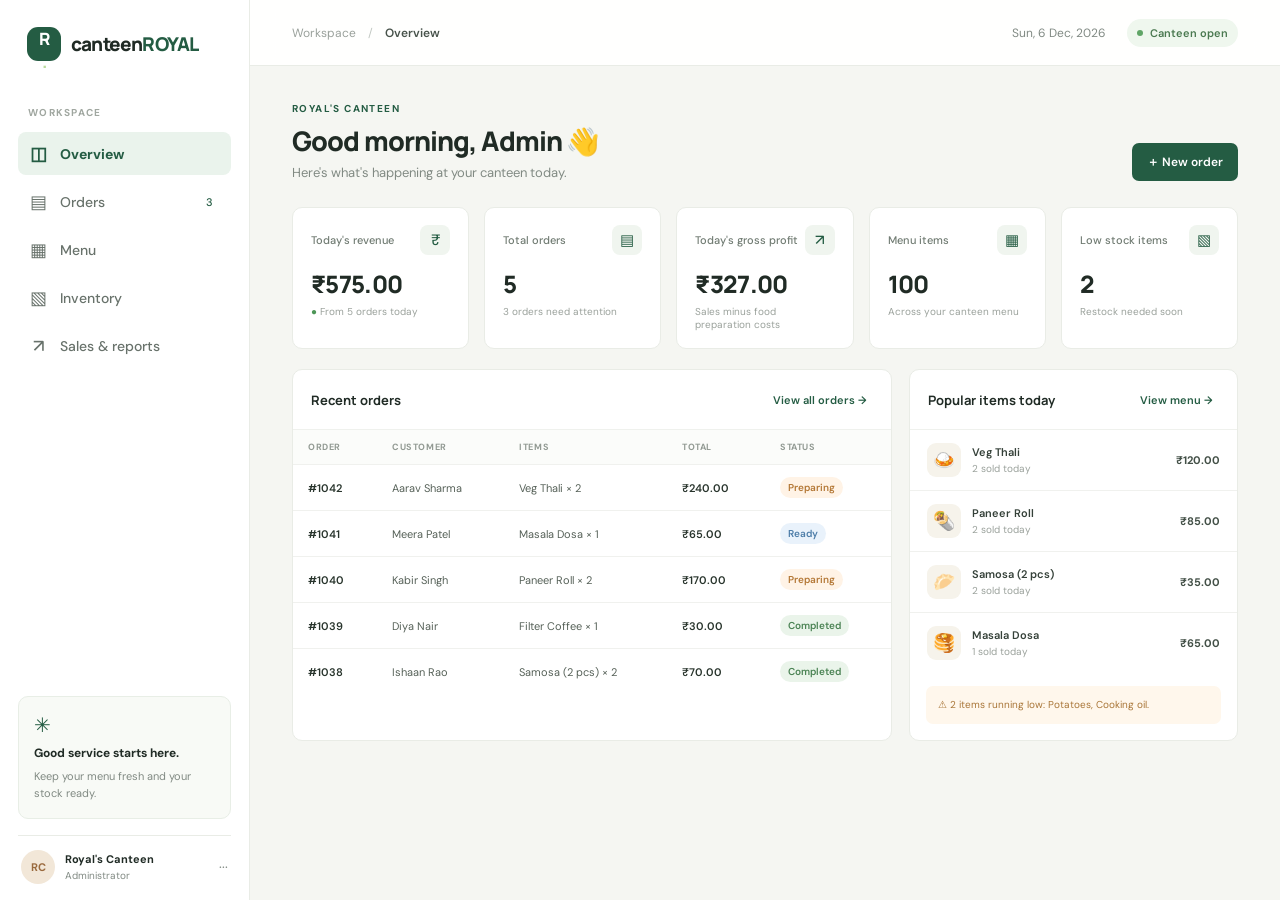
==== index.html @ d43f4874 "Initial commit: CanteenOS (Major Project Part 1)" ====
<!doctype html>
<html lang="en">
  <head>
    <meta charset="UTF-8">
    <meta name="viewport" content="width=device-width, initial-scale=1">
    <meta name="theme-color" content="#f5f6f2">
    <title>CanteenOS — Canteen Management</title>
    <link rel="preconnect" href="https://fonts.googleapis.com">
    <link rel="preconnect" href="https://fonts.gstatic.com" crossorigin>
    <link href="https://fonts.googleapis.com/css2?family=DM+Sans:wght@400;500;600;700&family=Manrope:wght@400;500;600;700;800&display=swap" rel="stylesheet">
    <link rel="stylesheet" href="styles.css">
  </head>
  <body>
    <div class="app-shell">
      <aside class="sidebar" id="sidebar">
        <a class="brand" href="#" aria-label="CanteenOS home">
          <span class="brand-mark">R<span>.</span></span>
          <span class="brand-name">canteen<span>ROYAL</span></span>
        </a>
        <div class="workspace-label">WORKSPACE</div>
        <nav class="navigation" aria-label="Main navigation">
          <button class="nav-link active" data-page="overview"><span class="nav-icon">◫</span>Overview</button>
          <button class="nav-link" data-page="orders"><span class="nav-icon">▤</span>Orders <span class="nav-count" id="nav-order-count">0</span></button>
          <button class="nav-link" data-page="menu"><span class="nav-icon">▦</span>Menu</button>
          <button class="nav-link" data-page="inventory"><span class="nav-icon">▧</span>Inventory</button>
          <button class="nav-link" data-page="reports"><span class="nav-icon">↗</span>Sales & reports</button>
        </nav>
        <div class="sidebar-bottom">
          <div class="sidebar-tip">
            <span class="tip-icon">✳</span>
            <strong>Good service starts here.</strong>
            <span>Keep your menu fresh and your stock ready.</span>
          </div>
          <div class="profile">
            <div class="avatar">RC</div>
            <div class="profile-copy"><strong>Royal's Canteen</strong><span>Administrator</span></div>
            <span class="profile-dots">···</span>
          </div>
        </div>
      </aside>

      <main class="main-content">
        <header class="topbar">
          <button class="mobile-menu" id="mobile-menu" aria-label="Open navigation">☰</button>
          <div class="breadcrumb">Workspace <span>/</span> <strong id="breadcrumb-page">Overview</strong></div>
          <div class="topbar-actions">
            <span class="today-label" id="today-label"></span>
            <span class="status-pill"><span></span> Canteen open</span>
          </div>
        </header>
        <section class="page-content" id="page-content" aria-live="polite"></section>
      </main>
    </div>
    <div class="toast" id="toast" role="status" aria-live="polite"></div>
    <div class="modal-backdrop" id="modal-backdrop" hidden>
      <section class="modal" id="modal" role="dialog" aria-modal="true" aria-labelledby="modal-title"></section>
    </div>
    <script src="app.js"></script>
  </body>
</html>
---- styles.css ----
:root {
  color-scheme: light;
  --ink: #202b25;
  --muted: #818a83;
  --line: #e9ece6;
  --paper: #fff;
  --canvas: #f5f6f2;
  --green: #245c43;
  --green-dark: #194733;
  --green-light: #eaf3ec;
  --orange: #e99b54;
  --red: #c7584b;
  --shadow: 0 12px 32px rgba(34, 50, 39, .07);
}

* { box-sizing: border-box; }
body { margin: 0; background: var(--canvas); color: var(--ink); font-family: "DM Sans", sans-serif; font-size: 14px; }
button, input, select { font: inherit; }
button { cursor: pointer; }
.app-shell { min-height: 100vh; }
.sidebar { position: fixed; inset: 0 auto 0 0; z-index: 4; display: flex; width: 250px; flex-direction: column; padding: 27px 18px 16px; background: #fff; border-right: 1px solid var(--line); }
.brand { display: flex; align-items: center; gap: 10px; padding: 0 9px; color: var(--ink); text-decoration: none; }
.brand-mark { display: grid; width: 34px; height: 34px; place-items: center; border-radius: 11px; background: var(--green); color: white; font: 800 17px Manrope, sans-serif; }
.brand-mark span { color: #b8db9c; }
.brand-name { font: 800 19px Manrope, sans-serif; letter-spacing: -.8px; }
.brand-name span { color: var(--green); }
.workspace-label { margin: 45px 10px 13px; color: #a0a7a0; font-size: 10px; font-weight: 700; letter-spacing: 1.25px; }
.navigation { display: grid; gap: 5px; }
.nav-link { display: flex; height: 43px; align-items: center; gap: 12px; padding: 0 11px; border: 0; border-radius: 8px; background: transparent; color: #68726b; text-align: left; font-weight: 500; transition: background .15s, color .15s; }
.nav-link:hover { background: #f6f8f5; color: var(--ink); }
.nav-link.active { background: var(--green-light); color: var(--green); font-weight: 700; }
.nav-icon { display: grid; width: 19px; place-items: center; font-size: 18px; }
.nav-count { margin-left: auto; min-width: 22px; padding: 2px 6px; border-radius: 20px; background: #fff; color: var(--green); font-size: 11px; text-align: center; }
.sidebar-bottom { margin-top: auto; }
.sidebar-tip { display: grid; gap: 7px; padding: 15px; border: 1px solid #e8eee6; border-radius: 10px; background: #f8faf6; }
.tip-icon { color: var(--green); font-size: 20px; }
.sidebar-tip strong { font-size: 12px; }
.sidebar-tip > span:last-child { color: var(--muted); font-size: 11px; line-height: 1.6; }
.profile { display: flex; align-items: center; gap: 10px; margin-top: 16px; padding: 14px 3px 0; border-top: 1px solid var(--line); }
.avatar { display: grid; width: 34px; height: 34px; flex: 0 0 auto; place-items: center; border-radius: 50%; background: #f2e7d8; color: #9a6a3e; font-size: 11px; font-weight: 700; }
.profile-copy { display: grid; gap: 3px; min-width: 0; }
.profile-copy strong { overflow: hidden; font-size: 11px; text-overflow: ellipsis; white-space: nowrap; }
.profile-copy span { color: var(--muted); font-size: 10px; }
.profile-dots { margin-left: auto; color: var(--muted); }
.main-content { min-height: 100vh; margin-left: 250px; }
.topbar { position: sticky; top: 0; z-index: 3; display: flex; height: 66px; align-items: center; justify-content: space-between; padding: 0 42px; border-bottom: 1px solid var(--line); background: rgba(255,255,255,.92); backdrop-filter: blur(12px); }
.breadcrumb { color: #9aa19b; font-size: 12px; }
.breadcrumb span { padding: 0 9px; color: #c2c8c2; }
.breadcrumb strong { color: #48534b; font-weight: 600; }
.topbar-actions { display: flex; align-items: center; gap: 21px; }
.today-label { color: var(--muted); font-size: 12px; }
.status-pill { display: inline-flex; align-items: center; gap: 7px; padding: 7px 10px; border-radius: 20px; background: #eff7ee; color: #4a7950; font-size: 11px; font-weight: 600; }
.status-pill span { width: 6px; height: 6px; border-radius: 50%; background: #60a567; }
.page-content { max-width: 1440px; margin: auto; padding: 36px 42px 55px; }
.page-heading { display: flex; align-items: flex-end; justify-content: space-between; gap: 18px; margin-bottom: 26px; }
.eyebrow { margin-bottom: 7px; color: var(--green); font-size: 10px; font-weight: 700; letter-spacing: 1.4px; text-transform: uppercase; }
h1, h2, h3, p { margin-top: 0; }
h1 { margin-bottom: 5px; font: 800 27px Manrope, sans-serif; letter-spacing: -.9px; }
.page-subtitle { margin: 0; color: var(--muted); font-size: 13px; }
.button { display: inline-flex; min-height: 38px; align-items: center; justify-content: center; gap: 8px; padding: 0 14px; border: 1px solid transparent; border-radius: 7px; background: var(--green); color: #fff; font-size: 12px; font-weight: 600; transition: background .15s, transform .15s; }
.button:hover { transform: translateY(-1px); background: var(--green-dark); }
.button.secondary { border-color: var(--line); background: white; color: #526056; }
.button.secondary:hover { background: #f7f8f6; }
.button.small { min-height: 30px; padding: 0 10px; font-size: 11px; }
.button.danger { border-color: #f3e5e2; background: #fff; color: var(--red); }
.button.danger:hover { background: #fff5f3; }
.stats-grid { display: grid; grid-template-columns: repeat(5, minmax(0, 1fr)); gap: 15px; margin-bottom: 20px; }
.stat-card { min-height: 126px; padding: 17px 18px; border: 1px solid var(--line); border-radius: 10px; background: white; }
.stat-top { display: flex; align-items: center; justify-content: space-between; color: #707b72; font-size: 11px; font-weight: 500; }
.stat-icon { display: grid; width: 30px; height: 30px; place-items: center; border-radius: 8px; background: #f0f5ef; color: var(--green); font-size: 15px; }
.stat-value { margin: 12px 0 5px; font: 800 24px Manrope, sans-serif; letter-spacing: -.7px; }
.stat-note { color: #9aa19b; font-size: 10px; }
.stat-note .positive { color: #4d9657; font-weight: 700; }
.dashboard-grid { display: grid; grid-template-columns: minmax(0, 1.55fr) minmax(260px, .85fr); gap: 17px; }
.panel { overflow: hidden; border: 1px solid var(--line); border-radius: 10px; background: white; }
.panel-header { display: flex; min-height: 60px; align-items: center; justify-content: space-between; gap: 12px; padding: 0 18px; border-bottom: 1px solid #eff1ed; }
.panel-header h2 { margin: 0; font: 700 13px Manrope, sans-serif; }
.panel-link { border: 0; background: transparent; color: var(--green); font-size: 11px; font-weight: 600; }
.panel-link:hover { text-decoration: underline; }
.table-wrap { overflow-x: auto; }
table { width: 100%; border-collapse: collapse; text-align: left; white-space: nowrap; }
th { padding: 11px 15px; background: #fbfcfa; color: #929a93; font-size: 9px; font-weight: 700; letter-spacing: .6px; text-transform: uppercase; }
td { padding: 12px 15px; border-top: 1px solid #f0f1ee; color: #566158; font-size: 11px; }
tbody tr:hover { background: #fcfdfb; }
.cell-strong { color: #28342c; font-weight: 600; }
.cell-sub { display: block; margin-top: 3px; color: #a0a7a0; font-size: 10px; }
.badge { display: inline-flex; align-items: center; padding: 4px 8px; border-radius: 20px; background: #f3f4f2; color: #70776f; font-size: 10px; font-weight: 600; }
.badge.preparing { background: #fff3e6; color: #b47836; }
.badge.ready { background: #e9f2fb; color: #4d7da8; }
.badge.completed { background: #eaf4ea; color: #4b8354; }
.badge.cancelled { background: #f9ecea; color: #b6594d; }
.popular-list { display: grid; }
.popular-item { display: grid; grid-template-columns: 35px 1fr auto; align-items: center; gap: 10px; padding: 13px 17px; border-bottom: 1px solid #f0f1ee; transition: transform .18s ease, box-shadow .18s ease, border-color .18s ease; }
.popular-item:hover { transform: translateY(-1px); border-color: #e6eae3; box-shadow: 0 8px 18px rgba(31, 53, 40, .05); }
.popular-item:last-child { border-bottom: 0; }
.food-emoji { display: grid; width: 34px; height: 34px; place-items: center; border-radius: 9px; background: #f6f3eb; font-size: 18px; }
.popular-name { color: #354139; font-size: 11px; font-weight: 600; }
.popular-meta { margin-top: 3px; color: #9aa19b; font-size: 10px; }
.popular-sales { color: #435047; font-size: 11px; font-weight: 700; }
.inventory-alert { margin: 13px 16px 16px; padding: 11px 12px; border-radius: 7px; background: #fff7ec; color: #a97638; font-size: 10px; line-height: 1.6; }
.toolbar { display: flex; align-items: center; gap: 9px; }
.search-box { display: flex; width: min(250px, 42vw); height: 37px; align-items: center; gap: 8px; padding: 0 11px; border: 1px solid var(--line); border-radius: 7px; background: #fff; color: #9aa19b; }
.search-box input { width: 100%; border: 0; outline: 0; color: var(--ink); font-size: 11px; }
.search-box input::placeholder { color: #a7ada7; }
.select-control { height: 37px; padding: 0 10px; border: 1px solid var(--line); border-radius: 7px; background: white; color: #657067; font-size: 11px; transition: border-color .15s, box-shadow .15s, background .15s; }
.select-control:hover, .field select:hover { border-color: #9ab9a0; background: #fbfdfb; box-shadow: 0 2px 8px rgba(36, 92, 67, .08); }
.data-panel { border: 1px solid var(--line); border-radius: 10px; background: white; }
.data-panel table th { padding: 13px 16px; }
.data-panel table td { padding: 13px 16px; }
.table-empty { padding: 36px 20px; color: var(--muted); text-align: center; }
.menu-grid { display: grid; grid-template-columns: repeat(3, minmax(0, 1fr)); gap: 14px; }
.menu-card { display: flex; min-height: 152px; flex-direction: column; padding: 16px; border: 1px solid var(--line); border-radius: 9px; background: white; transition: transform .18s ease, box-shadow .18s ease, border-color .18s ease; }
.menu-card:hover { transform: translateY(-2px); border-color: #dfe8df; box-shadow: 0 10px 24px rgba(31, 53, 40, .06); }
.menu-card-top { display: flex; align-items: flex-start; justify-content: space-between; }
.menu-actions { display: flex; gap: 5px; }
.menu-emoji { display: grid; width: 42px; height: 42px; place-items: center; border-radius: 11px; background: #f7f4ed; font-size: 22px; }
.menu-card h3 { margin: 13px 0 4px; font: 700 13px Manrope, sans-serif; }
.menu-card p { margin: 0; color: var(--muted); font-size: 10px; }
.menu-card p.menu-cost { margin-top: 6px; color: var(--green); font-weight: 600; }
.menu-card-bottom { display: flex; align-items: center; justify-content: space-between; margin-top: auto; padding-top: 15px; }
.menu-price { color: var(--green); font: 800 14px Manrope, sans-serif; }
.category-tag { color: #9ba29b; font-size: 10px; }
.icon-button { display: grid; width: 29px; height: 29px; place-items: center; border: 1px solid var(--line); border-radius: 7px; background: white; color: #89918a; }
.icon-button:hover { border-color: #e9c6c1; color: var(--red); }
.report-summary { display: grid; grid-template-columns: repeat(auto-fit, minmax(165px, 1fr)); gap: 14px; margin-bottom: 17px; }
.report-card { padding: 18px; border: 1px solid var(--line); border-radius: 9px; background: white; }
.report-card.profit-card { border-color: #d7e8d9; background: #f7fbf6; }
.report-card.profit-card strong { color: var(--green); }
.report-card span { color: var(--muted); font-size: 11px; }
.report-card strong { display: block; margin-top: 9px; font: 800 22px Manrope, sans-serif; }
.report-card small { display: block; margin-top: 6px; color: #a0a7a0; font-size: 10px; }
.report-table { width: 100%; }
.report-table td:last-child, .report-table th:last-child { text-align: right; }
.report-table td:nth-child(2), .report-table th:nth-child(2) { text-align: center; }
.purchase-panel { margin-top: 17px; }
.report-note { margin: 12px 2px 0; color: var(--muted); font-size: 10px; line-height: 1.6; }
.empty-state { padding: 55px 20px; color: var(--muted); text-align: center; }
.empty-state span { display: block; margin-bottom: 10px; font-size: 30px; }
.empty-state strong { display: block; margin-bottom: 5px; color: #4f5b52; }
.modal-backdrop { position: fixed; inset: 0; z-index: 10; display: grid; place-items: center; padding: 18px; background: rgba(25, 38, 29, .42); }
.modal-backdrop[hidden] { display: none; }
.modal { width: min(430px, 100%); max-height: 90vh; overflow-y: auto; padding: 23px; border-radius: 12px; background: white; box-shadow: var(--shadow); }
.modal.order-modal { width: min(620px, 100%); }
.modal-header { display: flex; align-items: flex-start; justify-content: space-between; margin-bottom: 19px; }
.modal-header h2 { margin: 0 0 5px; font: 800 18px Manrope, sans-serif; }
.modal-header p { margin: 0; color: var(--muted); font-size: 11px; }
.modal-close { width: 29px; height: 29px; border: 0; border-radius: 6px; background: #f4f6f3; color: #69736b; font-size: 17px; }
.form-grid { display: grid; gap: 13px; }
.order-items { display: grid; gap: 10px; }
.order-line { display: grid; grid-template-columns: minmax(0, 1fr) 95px 30px; align-items: end; gap: 9px; }
.order-controls { display: flex; align-items: center; justify-content: space-between; gap: 12px; }
.order-controls > strong { color: #48534b; font-size: 12px; white-space: nowrap; }
.order-controls > strong span { color: var(--green); }
.order-remove { height: 39px; color: var(--red); }
.form-row { display: grid; grid-template-columns: 1fr 1fr; gap: 10px; }
.field { display: grid; gap: 6px; }
.field label { color: #68736a; font-size: 10px; font-weight: 600; }
.field input, .field select { width: 100%; height: 39px; padding: 0 10px; border: 1px solid var(--line); border-radius: 7px; outline: 0; background: white; color: #354139; font-size: 12px; transition: border-color .15s, box-shadow .15s, background .15s; }
.field input:focus, .field select:focus { border-color: #77a486; box-shadow: 0 0 0 3px rgba(67, 126, 87, .1); }
.modal-footer { display: flex; justify-content: flex-end; gap: 8px; margin-top: 19px; }
.toast { position: fixed; right: 24px; bottom: 24px; z-index: 12; max-width: min(360px, calc(100vw - 32px)); padding: 12px 16px; transform: translateY(15px); border-radius: 8px; background: #263d2e; color: white; box-shadow: var(--shadow); font-size: 12px; opacity: 0; pointer-events: none; transition: opacity .2s, transform .2s; }
.toast.visible { transform: translateY(0); opacity: 1; }
.mobile-menu { display: none; border: 0; background: transparent; color: var(--ink); font-size: 19px; }

@media (max-width: 1050px) {
  .sidebar { width: 220px; }
  .main-content { margin-left: 220px; }
  .topbar { padding: 0 27px; }
  .page-content { padding: 30px 27px 45px; }
  .stats-grid { grid-template-columns: repeat(3, minmax(0, 1fr)); }
  .menu-grid { grid-template-columns: repeat(2, minmax(0, 1fr)); }
}
@media (max-width: 720px) {
  .sidebar { width: 250px; transform: translateX(-100%); transition: transform .2s; box-shadow: var(--shadow); }
  .sidebar.open { transform: translateX(0); }
  .main-content { margin-left: 0; }
  .mobile-menu { display: block; }
  .topbar { height: 58px; gap: 12px; padding: 0 16px; }
  .breadcrumb { margin-right: auto; }
  .topbar-actions { gap: 8px; }
  .today-label { display: none; }
  .page-content { padding: 25px 16px 38px; }
  .page-heading { align-items: flex-start; }
  h1 { font-size: 23px; }
  .page-subtitle { max-width: 230px; line-height: 1.5; }
  .dashboard-grid { grid-template-columns: 1fr; }
  .toolbar { flex-wrap: wrap; }
  .toolbar .search-box { flex: 1; width: auto; }
}
@media (max-width: 480px) {
  .status-pill { padding: 6px 8px; font-size: 10px; }
  .stats-grid { grid-template-columns: repeat(2, minmax(0, 1fr)); gap: 9px; }
  .stat-card { min-height: 112px; padding: 13px; }
  .stat-value { font-size: 21px; }
  .menu-grid { grid-template-columns: 1fr; }
  .report-summary { grid-template-columns: 1fr; gap: 9px; }
  .report-card { padding: 14px; }
  .page-heading { gap: 8px; }
  .page-heading > .button { flex: 0 0 auto; min-height: 35px; padding: 0 10px; font-size: 10px; }
  .form-row { grid-template-columns: 1fr; }
  .order-line { grid-template-columns: minmax(0, 1fr) 74px 30px; gap: 6px; }
  .order-line .field label { font-size: 9px; }
}
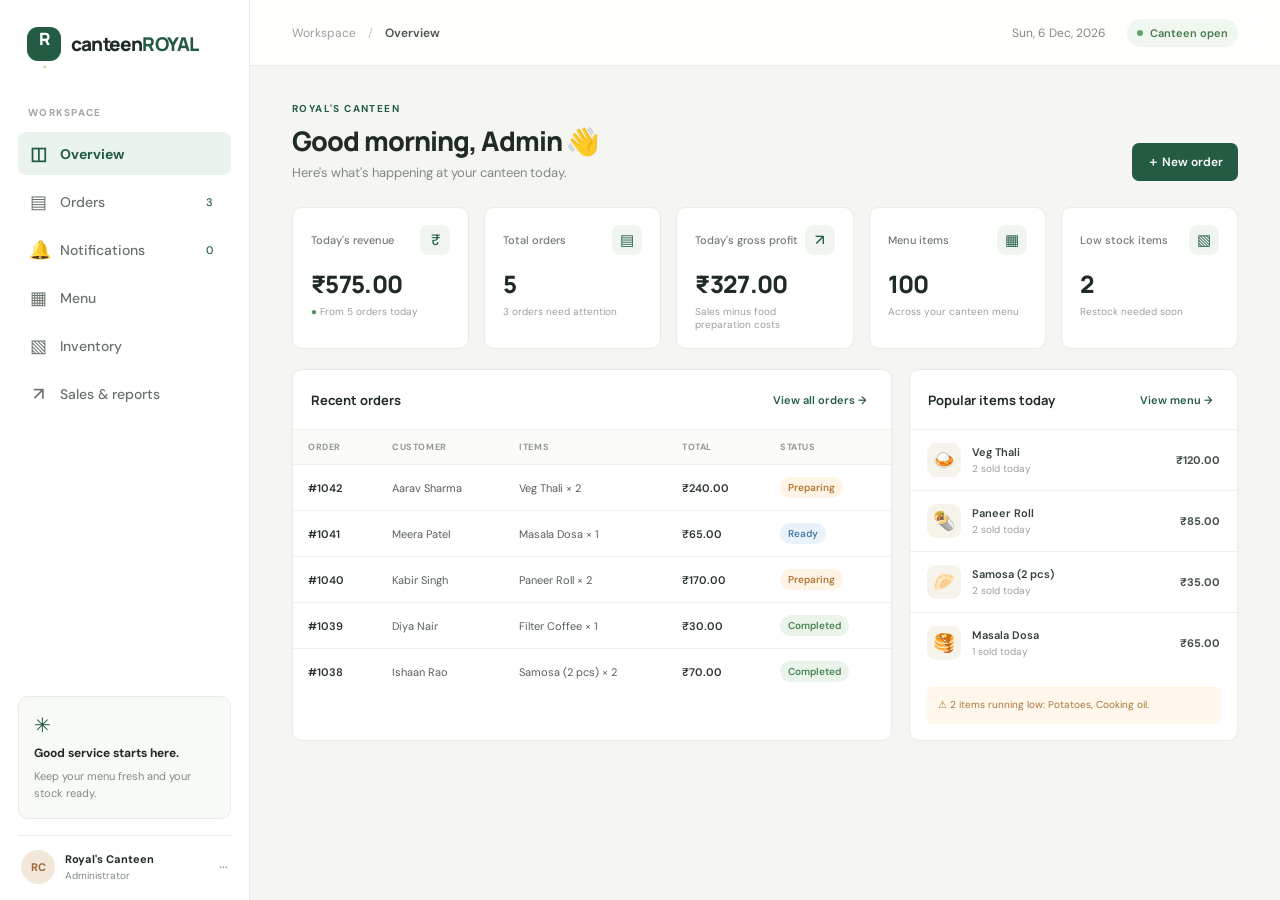
==== commit f85df6f1: "Add connected User Web portal, Notification page, Bell alerts, and DB/Java/PHP/JS backend" ====
--- a/index.html
+++ b/index.html
@@ -21,6 +21,7 @@
         <nav class="navigation" aria-label="Main navigation">
           <button class="nav-link active" data-page="overview"><span class="nav-icon">◫</span>Overview</button>
           <button class="nav-link" data-page="orders"><span class="nav-icon">▤</span>Orders <span class="nav-count" id="nav-order-count">0</span></button>
+          <button class="nav-link" data-page="notifications"><span class="nav-icon">🔔</span>Notifications <span class="nav-count" id="nav-notif-count">0</span></button>
           <button class="nav-link" data-page="menu"><span class="nav-icon">▦</span>Menu</button>
           <button class="nav-link" data-page="inventory"><span class="nav-icon">▧</span>Inventory</button>
           <button class="nav-link" data-page="reports"><span class="nav-icon">↗</span>Sales & reports</button>
@@ -55,6 +56,7 @@
     <div class="modal-backdrop" id="modal-backdrop" hidden>
       <section class="modal" id="modal" role="dialog" aria-modal="true" aria-labelledby="modal-title"></section>
     </div>
+    <script src="notifications.js"></script>
     <script src="app.js"></script>
   </body>
 </html>
--- a/styles.css
+++ b/styles.css
@@ -162,12 +162,44 @@
 .toast.visible { transform: translateY(0); opacity: 1; }
 .mobile-menu { display: none; border: 0; background: transparent; color: var(--ink); font-size: 19px; }
 
+/* Notifications page & connected order receipt cards */
+.notif-stats-grid { grid-template-columns: repeat(4, minmax(0, 1fr)); }
+.notif-filter-bar { display: flex; flex-wrap: wrap; gap: 8px; margin-bottom: 16px; }
+.notif-list { display: grid; gap: 16px; }
+.notif-card { transition: border-color .18s ease, box-shadow .18s ease; }
+.notif-card.notif-unread { border-color: var(--green); box-shadow: 0 8px 24px rgba(36, 92, 67, .09); }
+.notif-card-head { flex-wrap: wrap; padding: 14px 18px; background: #fbfcfa; }
+.notif-title-group { display: flex; align-items: center; gap: 10px; }
+.notif-unread-dot { width: 9px; height: 9px; border-radius: 50%; background: var(--green); flex-shrink: 0; box-shadow: 0 0 0 3px var(--green-light); }
+.notif-head-badges { display: flex; align-items: center; gap: 8px; flex-wrap: wrap; }
+.notif-body { padding: 18px; display: grid; gap: 14px; }
+.notif-meta-grid { display: grid; grid-template-columns: repeat(4, minmax(0, 1fr)); gap: 12px; padding: 14px; border: 1px solid var(--line); border-radius: 8px; background: #f8faf6; }
+.notif-meta-grid > div { display: grid; gap: 3px; }
+.notif-meta-grid strong { color: var(--ink); font-size: 12px; }
+.notif-meta-wide { grid-column: 1 / -1; padding-top: 8px; border-top: 1px solid var(--line); }
+.notif-meta-label { color: var(--muted); font-size: 10px; font-weight: 700; letter-spacing: .5px; text-transform: uppercase; }
+.notif-items-wrap { border: 1px solid var(--line); border-radius: 8px; overflow: hidden; }
+.notif-footer { display: flex; align-items: center; justify-content: space-between; flex-wrap: wrap; gap: 12px; padding-top: 6px; }
+.notif-total { display: flex; align-items: baseline; gap: 10px; }
+.notif-total span { color: var(--muted); font-size: 11px; font-weight: 600; text-transform: uppercase; letter-spacing: .5px; }
+.notif-total strong { color: var(--green); font: 800 18px Manrope, sans-serif; }
+.notif-actions { display: flex; align-items: center; gap: 8px; flex-wrap: wrap; }
+.notif-done-pill { display: inline-flex; align-items: center; gap: 6px; padding: 7px 12px; border-radius: 20px; background: var(--green-light); color: var(--green); font-size: 11px; font-weight: 700; }
+.nav-count.has-unread { background: var(--green); color: #fff; }
+
+@media (forced-colors: active) {
+  .notif-card.notif-unread, .panel, .stat-card, .button { border: 1px solid CanvasText; }
+  .notif-unread-dot { background: Highlight; }
+}
+
 @media (max-width: 1050px) {
   .sidebar { width: 220px; }
   .main-content { margin-left: 220px; }
   .topbar { padding: 0 27px; }
   .page-content { padding: 30px 27px 45px; }
   .stats-grid { grid-template-columns: repeat(3, minmax(0, 1fr)); }
+  .notif-stats-grid { grid-template-columns: repeat(2, minmax(0, 1fr)); }
+  .notif-meta-grid { grid-template-columns: repeat(2, minmax(0, 1fr)); }
   .menu-grid { grid-template-columns: repeat(2, minmax(0, 1fr)); }
 }
 @media (max-width: 720px) {
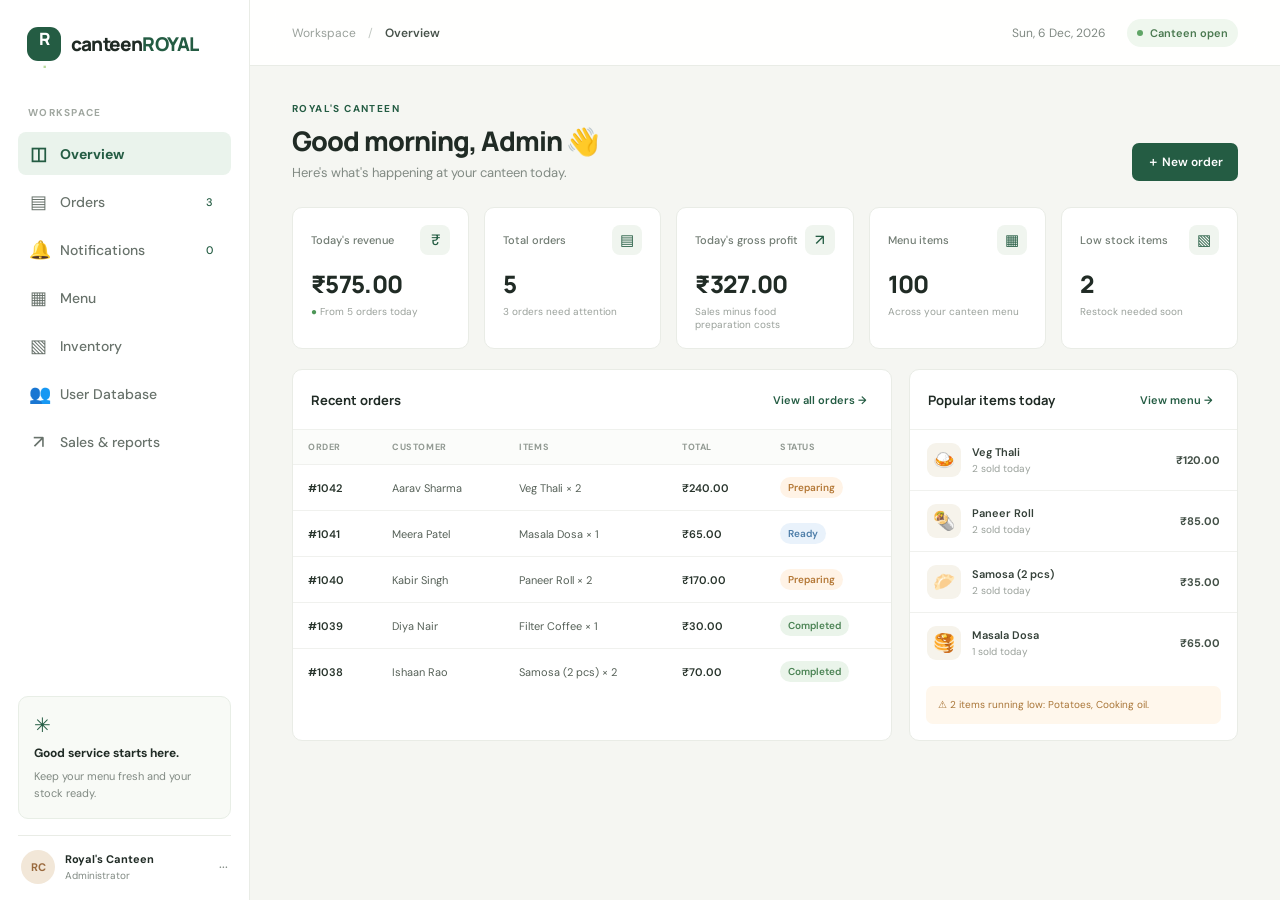
==== commit 01503b01: "Add separate Users DB (password-protected from Admin) and Order History DB" ====
--- a/index.html
+++ b/index.html
@@ -24,6 +24,7 @@
           <button class="nav-link" data-page="notifications"><span class="nav-icon">🔔</span>Notifications <span class="nav-count" id="nav-notif-count">0</span></button>
           <button class="nav-link" data-page="menu"><span class="nav-icon">▦</span>Menu</button>
           <button class="nav-link" data-page="inventory"><span class="nav-icon">▧</span>Inventory</button>
+          <button class="nav-link" data-page="users"><span class="nav-icon">👥</span>User Database</button>
           <button class="nav-link" data-page="reports"><span class="nav-icon">↗</span>Sales & reports</button>
         </nav>
         <div class="sidebar-bottom">
--- a/styles.css
+++ b/styles.css
@@ -108,18 +108,53 @@
 .data-panel table th { padding: 13px 16px; }
 .data-panel table td { padding: 13px 16px; }
 .table-empty { padding: 36px 20px; color: var(--muted); text-align: center; }
+.menu-sections { display: grid; gap: 26px; }
+.menu-carousel { display: grid; gap: 12px; min-width: 0; }
+.menu-carousel-head { display: flex; align-items: flex-end; justify-content: space-between; gap: 12px; }
+.menu-carousel-head h2 { margin: 0 0 2px; font: 800 17px Manrope, sans-serif; color: var(--ink); letter-spacing: -.4px; }
+.menu-carousel-head span { color: var(--muted); font-size: 11px; }
+.menu-carousel-controls { display: flex; align-items: center; gap: 7px; flex-shrink: 0; }
+.menu-scroll-btn { display: grid; width: 34px; height: 34px; place-items: center; border: 1px solid var(--line); border-radius: 50%; background: #fff; color: var(--ink); font-size: 18px; font-weight: 700; line-height: 1; touch-action: manipulation; transition: border-color .15s, background .15s, color .15s; }
+.menu-scroll-btn:hover:not(:disabled) { border-color: var(--green); background: var(--green-light); color: var(--green); }
+.menu-scroll-btn:disabled { opacity: .38; cursor: not-allowed; }
+.menu-scroll-btn:focus-visible, .menu-slide-arrow:focus-visible, .menu-dot:focus-visible, .menu-carousel-track:focus-visible { outline: 2px solid var(--green); outline-offset: 2px; }
+.menu-carousel-track { display: flex; gap: 14px; overflow-x: auto; padding: 2px 2px 12px; scroll-snap-type: x mandatory; overscroll-behavior-x: contain; touch-action: manipulation; scrollbar-color: #cbd5cd transparent; scrollbar-width: thin; }
+@media (prefers-reduced-motion: no-preference) {
+  .menu-carousel-track { scroll-behavior: smooth; }
+}
+.menu-carousel-track::-webkit-scrollbar { height: 7px; }
+.menu-carousel-track::-webkit-scrollbar-track { background: #edf1ec; border-radius: 999px; }
+.menu-carousel-track::-webkit-scrollbar-thumb { background: #c1cec3; border-radius: 999px; }
+.menu-carousel-track::-webkit-scrollbar-thumb:hover { background: var(--green); }
 .menu-grid { display: grid; grid-template-columns: repeat(3, minmax(0, 1fr)); gap: 14px; }
-.menu-card { display: flex; min-height: 152px; flex-direction: column; padding: 16px; border: 1px solid var(--line); border-radius: 9px; background: white; transition: transform .18s ease, box-shadow .18s ease, border-color .18s ease; }
-.menu-card:hover { transform: translateY(-2px); border-color: #dfe8df; box-shadow: 0 10px 24px rgba(31, 53, 40, .06); }
-.menu-card-top { display: flex; align-items: flex-start; justify-content: space-between; }
-.menu-actions { display: flex; gap: 5px; }
+.menu-card { display: flex; flex: 0 0 286px; min-height: 296px; flex-direction: column; overflow: hidden; border: 1px solid var(--line); border-radius: 12px; background: white; scroll-snap-align: start; transition: transform .18s ease, box-shadow .18s ease, border-color .18s ease; }
+.menu-card:hover { transform: translateY(-2px); border-color: #cfe0d2; box-shadow: 0 12px 26px rgba(31, 53, 40, .08); }
+.menu-card-media { position: relative; aspect-ratio: 16 / 10; background: #edf1ec; overflow: hidden; user-select: none; }
+.menu-card-img { display: block; width: 100%; height: 100%; object-fit: cover; transition: transform .35s ease; }
+.menu-card:hover .menu-card-img { transform: scale(1.04); }
+.menu-card-media::after { content: ""; position: absolute; inset: auto 0 0 0; height: 46px; background: linear-gradient(to top, rgba(18, 35, 25, .62), transparent); pointer-events: none; }
+.menu-emoji-badge { position: absolute; top: 9px; left: 9px; z-index: 1; display: grid; width: 32px; height: 32px; place-items: center; border-radius: 9px; background: rgba(255, 255, 255, .94); font-size: 17px; box-shadow: 0 2px 8px rgba(0, 0, 0, .12); }
+.menu-photo-counter { position: absolute; top: 9px; right: 9px; z-index: 1; padding: 3px 7px; border-radius: 7px; background: rgba(25, 38, 29, .78); color: #fff; font-size: 10px; font-weight: 700; }
+.menu-slide-arrow { position: absolute; top: 50%; z-index: 2; transform: translateY(-50%); display: grid; width: 28px; height: 28px; place-items: center; border: 0; border-radius: 50%; background: rgba(255, 255, 255, .92); color: var(--ink); font-size: 16px; font-weight: 800; line-height: 1; box-shadow: 0 2px 8px rgba(0, 0, 0, .16); touch-action: manipulation; opacity: .92; transition: background .15s, transform .15s; }
+.menu-slide-arrow.prev { left: 8px; }
+.menu-slide-arrow.next { right: 8px; }
+.menu-slide-arrow:hover { background: #fff; color: var(--green); }
+.menu-photo-dots { position: absolute; right: 0; bottom: 6px; left: 0; z-index: 2; display: flex; align-items: center; justify-content: center; gap: 4px; }
+.menu-dot { position: relative; width: 16px; height: 24px; padding: 9px 5px; border: 0; background: transparent; cursor: pointer; touch-action: manipulation; }
+.menu-dot::before { content: ""; display: block; width: 6px; height: 6px; margin: auto; border-radius: 999px; background: rgba(255, 255, 255, .62); transition: width .18s ease, background .18s ease; }
+.menu-dot[aria-current="true"] { width: 26px; padding: 9px 4px; }
+.menu-dot[aria-current="true"]::before { width: 18px; background: #fff; box-shadow: 0 0 0 1px rgba(25, 38, 29, .35); }
+.menu-card-body { display: flex; flex: 1; flex-direction: column; padding: 13px 15px 15px; }
+.menu-card-top { display: flex; align-items: flex-start; justify-content: space-between; gap: 8px; }
+.menu-actions { display: flex; gap: 5px; flex-shrink: 0; }
 .menu-emoji { display: grid; width: 42px; height: 42px; place-items: center; border-radius: 11px; background: #f7f4ed; font-size: 22px; }
-.menu-card h3 { margin: 13px 0 4px; font: 700 13px Manrope, sans-serif; }
-.menu-card p { margin: 0; color: var(--muted); font-size: 10px; }
+.menu-card h3 { margin: 2px 0 4px; font: 700 13px Manrope, sans-serif; color: var(--ink); }
+.menu-card p { margin: 0; color: var(--muted); font-size: 10.5px; line-height: 1.45; }
 .menu-card p.menu-cost { margin-top: 6px; color: var(--green); font-weight: 600; }
-.menu-card-bottom { display: flex; align-items: center; justify-content: space-between; margin-top: auto; padding-top: 15px; }
-.menu-price { color: var(--green); font: 800 14px Manrope, sans-serif; }
-.category-tag { color: #9ba29b; font-size: 10px; }
+.menu-card-bottom { display: flex; align-items: center; justify-content: space-between; margin-top: auto; padding-top: 12px; }
+.menu-price { color: var(--green); font: 800 15px Manrope, sans-serif; }
+.category-tag { color: #7e8880; font-size: 10px; font-weight: 600; }
+.sr-only { position: absolute; width: 1px; height: 1px; padding: 0; margin: -1px; overflow: hidden; clip: rect(0, 0, 0, 0); white-space: nowrap; border: 0; }
 .icon-button { display: grid; width: 29px; height: 29px; place-items: center; border: 1px solid var(--line); border-radius: 7px; background: white; color: #89918a; }
 .icon-button:hover { border-color: #e9c6c1; color: var(--red); }
 .report-summary { display: grid; grid-template-columns: repeat(auto-fit, minmax(165px, 1fr)); gap: 14px; margin-bottom: 17px; }
@@ -225,6 +260,7 @@
   .stat-card { min-height: 112px; padding: 13px; }
   .stat-value { font-size: 21px; }
   .menu-grid { grid-template-columns: 1fr; }
+  .menu-card { flex: 0 0 256px; }
   .report-summary { grid-template-columns: 1fr; gap: 9px; }
   .report-card { padding: 14px; }
   .page-heading { gap: 8px; }
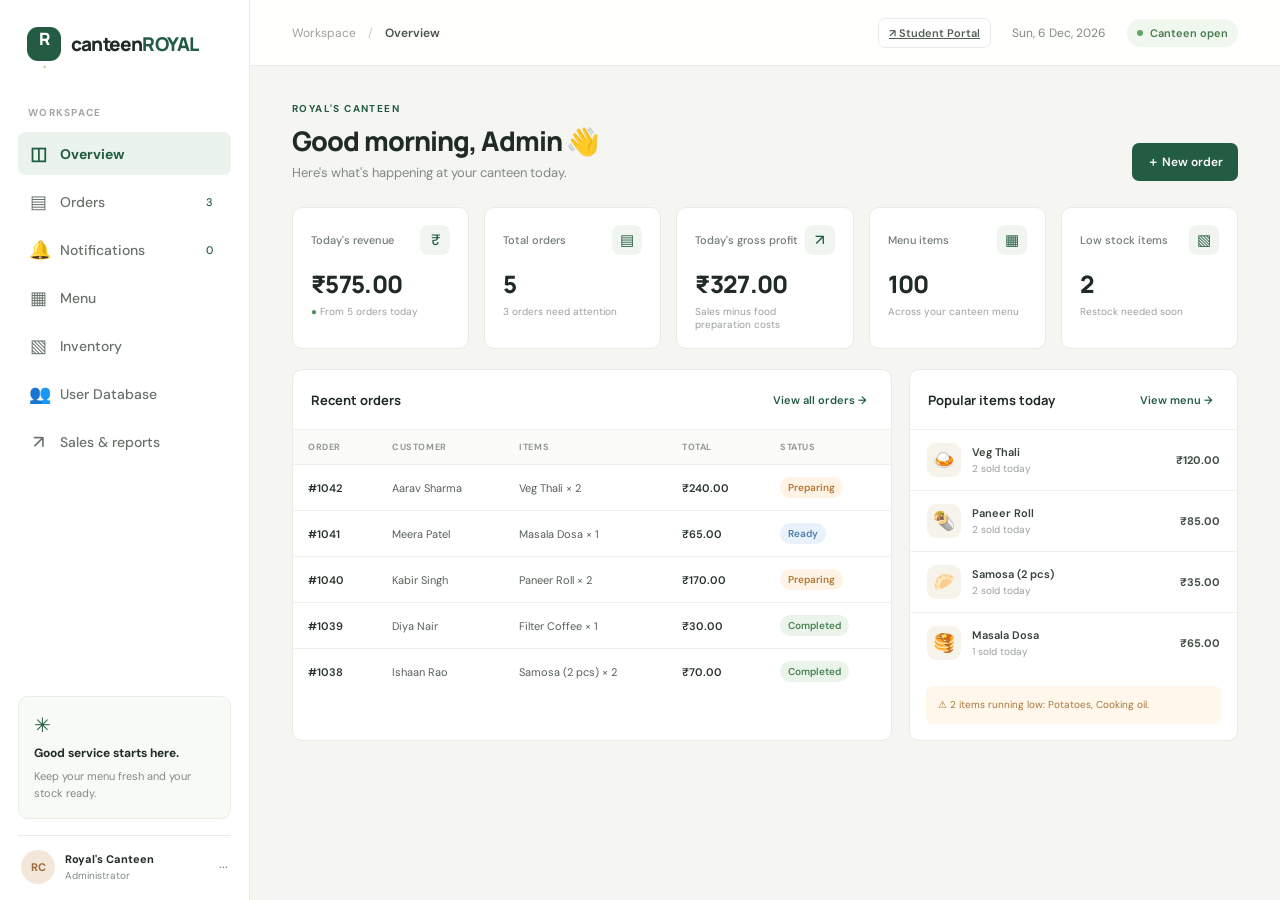
==== commit 8296fb43: "Connect Major Project Part 1 with user folder (navigation links, live menu, order history, and DB sy" ====
--- a/index.html
+++ b/index.html
@@ -46,6 +46,7 @@
           <button class="mobile-menu" id="mobile-menu" aria-label="Open navigation">☰</button>
           <div class="breadcrumb">Workspace <span>/</span> <strong id="breadcrumb-page">Overview</strong></div>
           <div class="topbar-actions">
+            <a class="button secondary small" href="user/index1.html" target="_blank" rel="noopener">↗ Student Portal</a>
             <span class="today-label" id="today-label"></span>
             <span class="status-pill"><span></span> Canteen open</span>
           </div>
